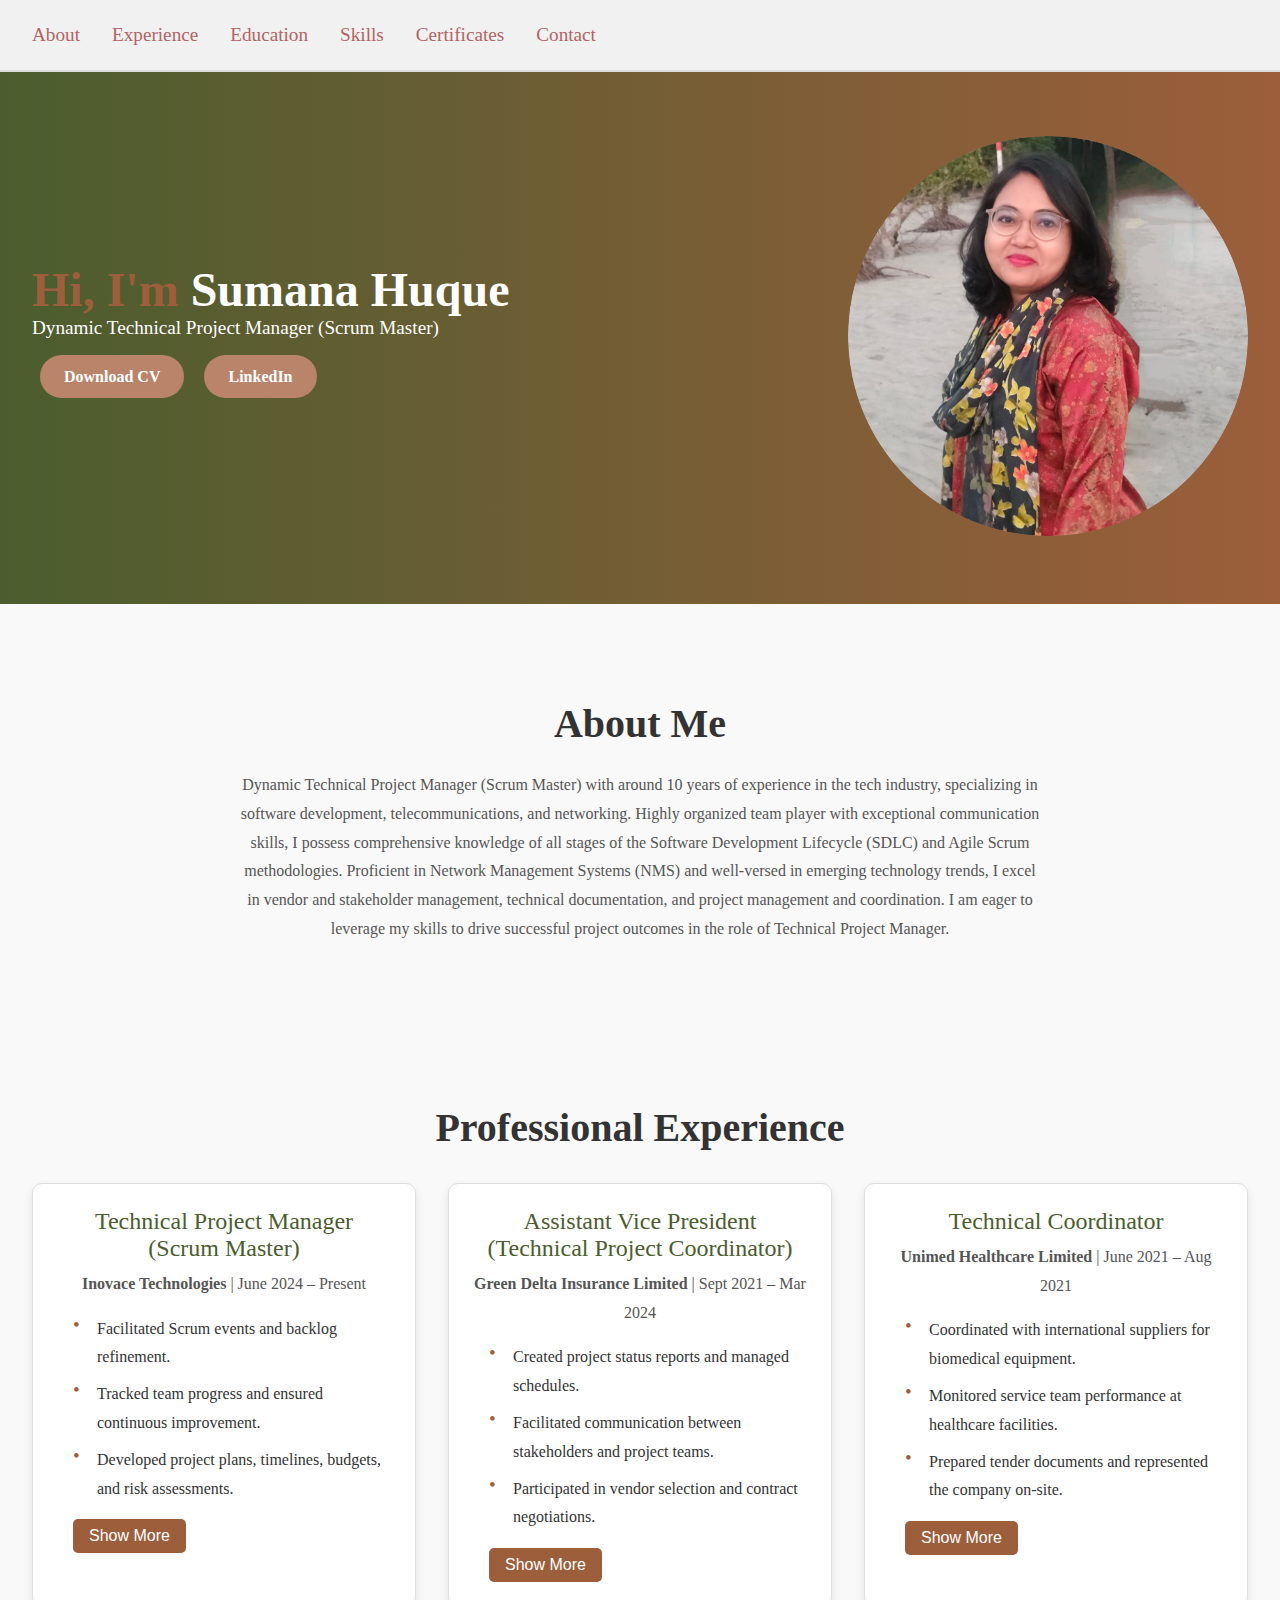
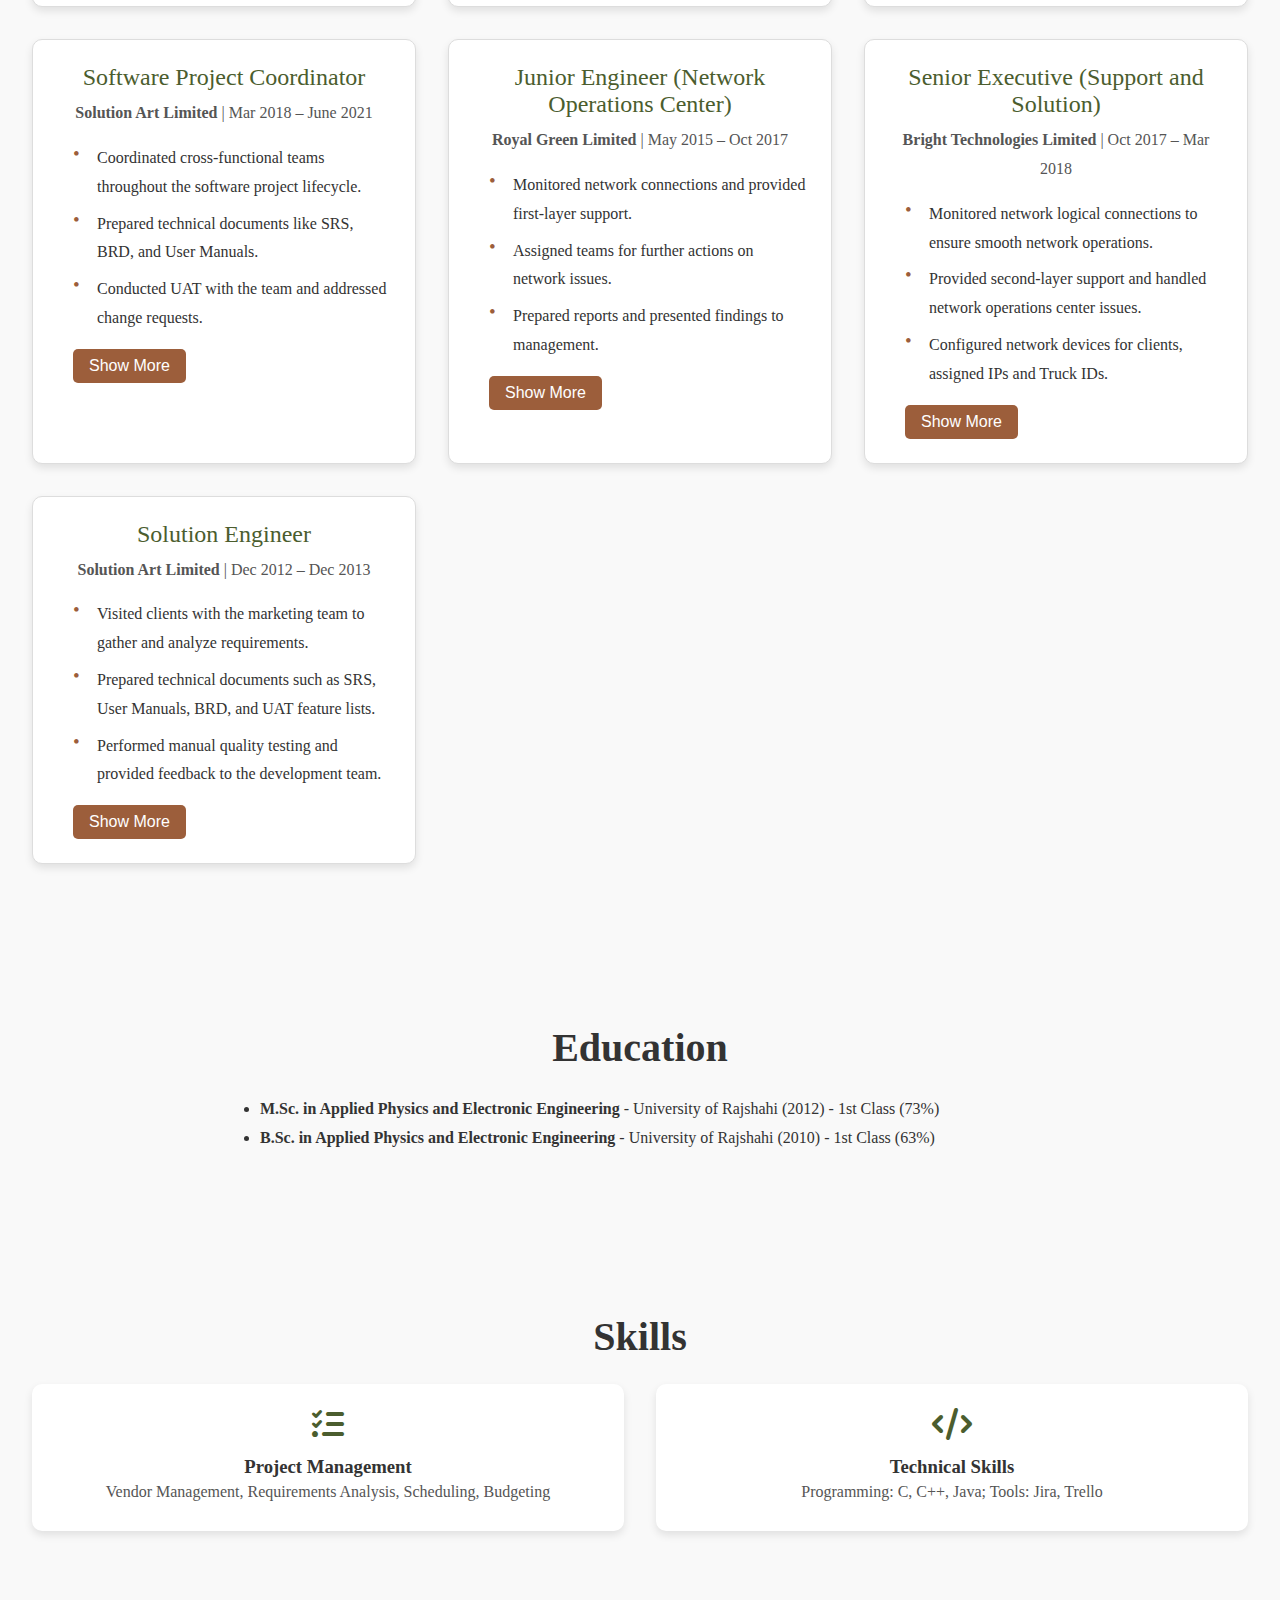
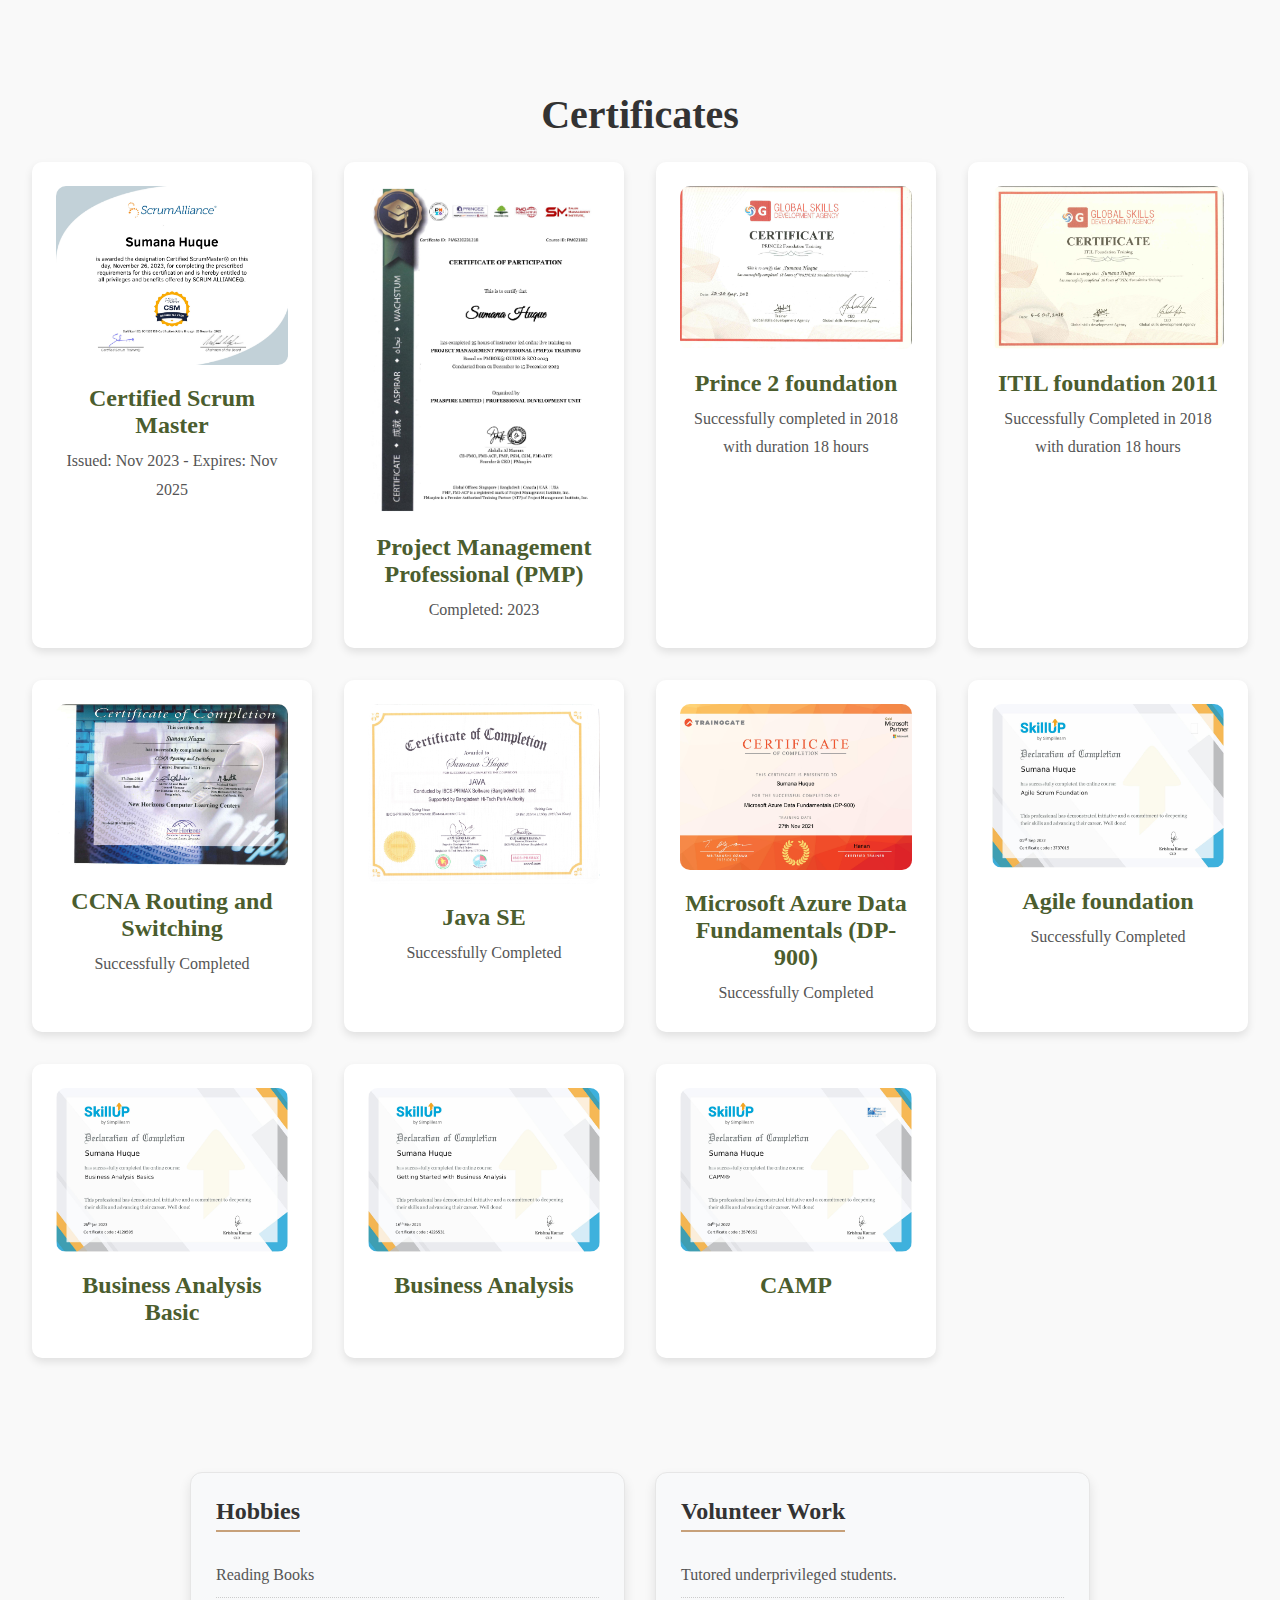
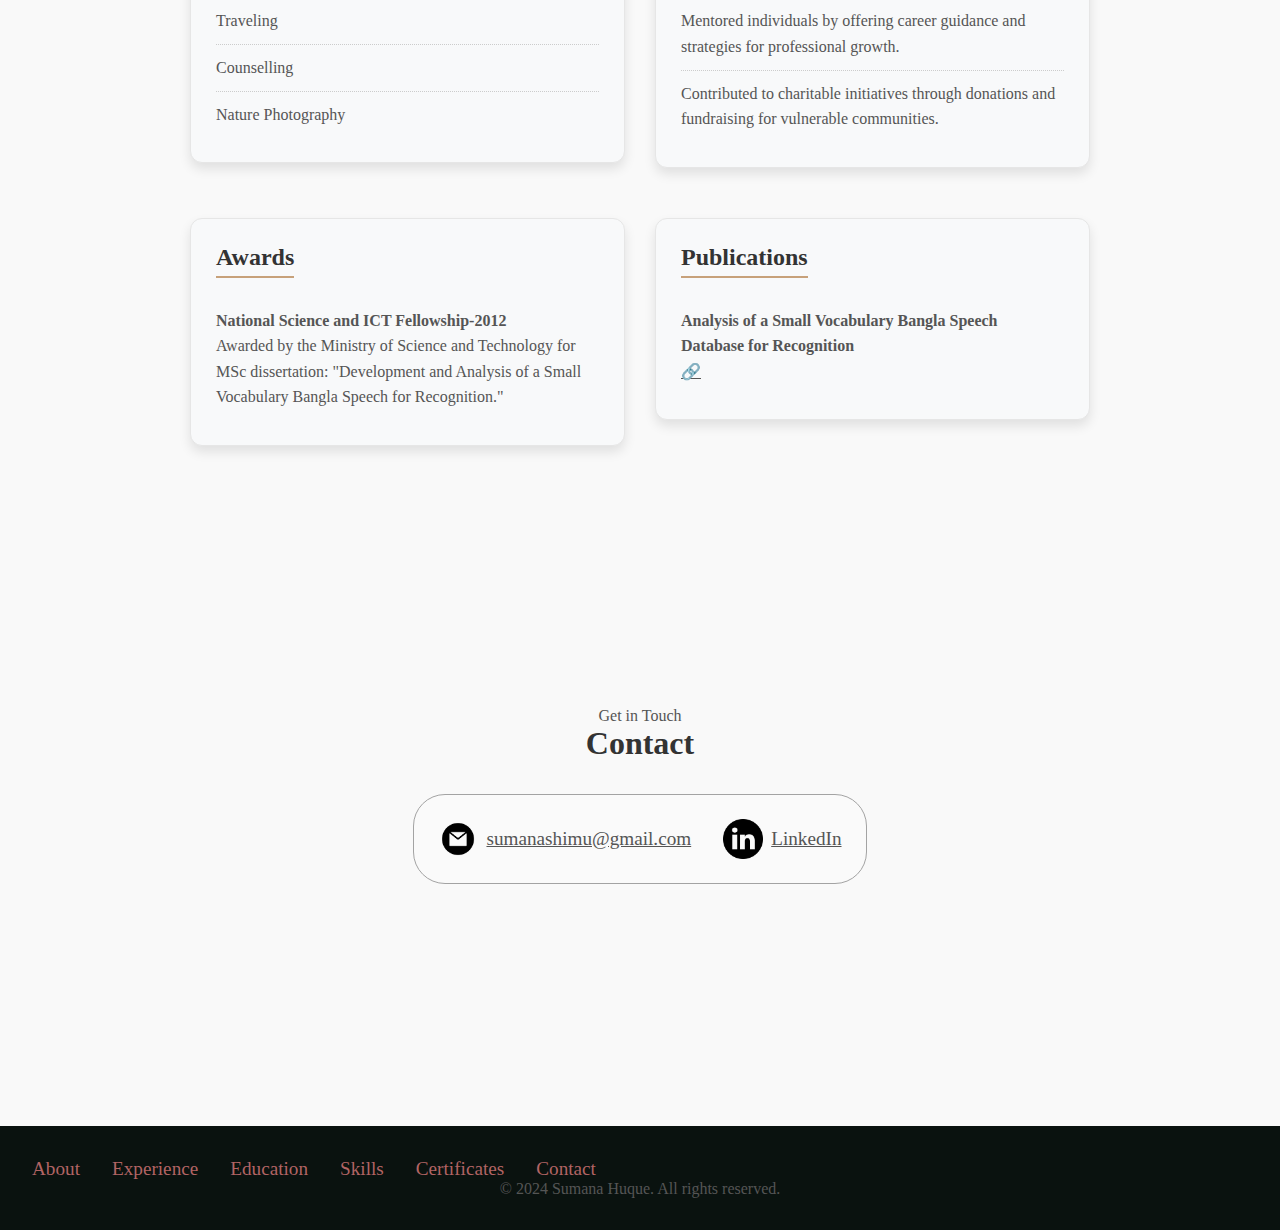
==== index.html @ 3623cc6e "Upload my portfolio" ====
<!DOCTYPE html>
<html lang="en">
<head>
  <meta charset="UTF-8">
  <meta name="viewport" content="width=device-width, initial-scale=1.0">
  <title>Sumana Huque Portfolio</title>
  <link rel="stylesheet" href="style.css">
  <link rel="stylesheet" href="https://cdnjs.cloudflare.com/ajax/libs/font-awesome/6.0.0-beta3/css/all.min.css">
</head>
<body>
  <!-- Navbar -->
  <nav class="navbar">
    <!--<div class="logo"><h2>Sumana Huque</h2></div>-->
    <ul class="nav-links">
      <li><a href="#about">About</a></li>
      <li><a href="#experience">Experience</a></li>
      <li><a href="#education">Education</a></li>
      <li><a href="#skills">Skills</a></li>
      <li><a href="#certificates">Certificates</a></li>
      <li><a href="#contact">Contact</a></li>
    </ul>
  </nav>

  <!-- Hero Section -->
  <header class="hero">
    <div class="hero-text">
      <h1>Hi, I'm <span>Sumana Huque</span></h1>
      <p>Dynamic Technical Project Manager (Scrum Master)</p>
      <a href="assets/Resume of Sumana Huque.pdf" class="btn">Download CV</a>
      <a href="https://linkedin.com/in/sumana-huque-csm-6b767b62" target="_blank" class="btn btn-alt">LinkedIn</a>
    </div>
    <div class="hero-image">
      <img src="assets/Profile.png" alt="Sumana Huque">
    </div>
  </header>

  <!-- About Section -->
  <section id="about" class="section">
    <h2>About Me</h2>
    <p>
      Dynamic Technical Project Manager (Scrum Master) with around 10 years of experience in the tech
      industry, specializing in software development, telecommunications, and networking. Highly organized
      team player with exceptional communication skills, I possess comprehensive knowledge of all stages of the
      Software Development Lifecycle (SDLC) and Agile Scrum methodologies.
      Proficient in Network Management Systems (NMS) and well-versed in emerging technology trends, I excel in
      vendor and stakeholder management, technical documentation, and project management and
      coordination. I am eager to leverage my skills to drive successful project outcomes in the role of Technical
      Project Manager.
    </p>
  </section>

  <!-- Professional Experience -->
<section id="experience" class="section">
  <h2>Professional Experience</h2>
  <div class="experience-container">
    <div class="job">
      <h3>Technical Project Manager (Scrum Master)</h3>
      <p><b>Inovace Technologies</b> | June 2024 – Present</p>
      <ul>
        <li>Facilitated Scrum events and backlog refinement.</li>
        <li>Tracked team progress and ensured continuous improvement.</li>
        <li>Developed project plans, timelines, budgets, and risk assessments.</li>
        <div class="more-info">
          <button class="show-more-btn">Show More</button>
          <div class="more-details">
            <li>Managed cross-functional teams and ensured alignment with business goals.</li>
            <li>Overcame impediments to maintain team productivity.</li>
            <li>Collaborated with executive management on project scope and vision.</li>
          </div>
        </div>
      </ul>
    </div>

    <div class="job">
      <h3>Assistant Vice President (Technical Project Coordinator)</h3>
      <p><b>Green Delta Insurance Limited</b> | Sept 2021 – Mar 2024</p>
      <ul>
        <li>Created project status reports and managed schedules.</li>
        <li>Facilitated communication between stakeholders and project teams.</li>
        <li>Participated in vendor selection and contract negotiations.</li>
        <div class="more-info">
          <button class="show-more-btn">Show More</button>
          <div class="more-details">
            <li>Managed resources and ensured timely project completion.</li>
            <li>Monitored and tracked project progress against key milestones.</li>
            <li>Ensured effective communication of project updates to stakeholders.</li>
          </div>
        </div>
      </ul>
    </div>

    <div class="job">
      <h3>Technical Coordinator</h3>
      <p><b>Unimed Healthcare Limited</b> | June 2021 – Aug 2021</p>
      <ul>
        <li>Coordinated with international suppliers for biomedical equipment.</li>
        <li>Monitored service team performance at healthcare facilities.</li>
        <li>Prepared tender documents and represented the company on-site.</li>
        <div class="more-info">
          <button class="show-more-btn">Show More</button>
          <div class="more-details">
            <li>Assisted with the implementation of new equipment in hospitals.</li>
            <li>Ensured all equipment was properly maintained and functional.</li>
          </div>
        </div>
      </ul>
    </div>

    <div class="job">
      <h3>Software Project Coordinator</h3>
      <p><b>Solution Art Limited</b> | Mar 2018 – June 2021</p>
      <ul>
        <li>Coordinated cross-functional teams throughout the software project lifecycle.</li>
        <li>Prepared technical documents like SRS, BRD, and User Manuals.</li>
        <li>Conducted UAT with the team and addressed change requests.</li>
        <div class="more-info">
          <button class="show-more-btn">Show More</button>
          <div class="more-details">
            <li>Trained end-users for smooth software adoption.</li>
            <li>Ensured that feedback was incorporated into updated versions.</li>
          </div>
        </div>
      </ul>
    </div>

    <div class="job">
      <h3>Junior Engineer (Network Operations Center)</h3>
      <p><b>Royal Green Limited</b> | May 2015 – Oct 2017</p>
      <ul>
        <li>Monitored network connections and provided first-layer support.</li>
        <li>Assigned teams for further actions on network issues.</li>
        <li>Prepared reports and presented findings to management.</li>
        <div class="more-info">
          <button class="show-more-btn">Show More</button>
          <div class="more-details">
            <li>Configured network devices for clients and managed installations.</li>
            <li>Managed troubleshooting for network issues across various locations.</li>
          </div>
        </div>
      </ul>
    </div>
    <div class="job">
      <h3>Senior Executive (Support and Solution)</h3>
      <p><b>Bright Technologies Limited</b> | Oct 2017 – Mar 2018</p>
      <ul>
        <li>Monitored network logical connections to ensure smooth network operations.</li>
        <li>Provided second-layer support and handled network operations center issues.</li>
        <li>Configured network devices for clients, assigned IPs and Truck IDs.</li>
        <div class="more-info">
          <button class="show-more-btn">Show More</button>
          <div class="more-details">
            <li>Designed processes and wrote internal documentation for network management.</li>
            <li>Provided internal training for teams to improve key performance indicators.</li>
          </div>
        </div>
      </ul>
    </div>
    
    <div class="job">
      <h3>Solution Engineer</h3>
      <p><b>Solution Art Limited</b> | Dec 2012 – Dec 2013</p>
      <ul>
        <li>Visited clients with the marketing team to gather and analyze requirements.</li>
        <li>Prepared technical documents such as SRS, User Manuals, BRD, and UAT feature lists.</li>
        <li>Performed manual quality testing and provided feedback to the development team.</li>
        <div class="more-info">
          <button class="show-more-btn">Show More</button>
          <div class="more-details">
            <li>Assisted with deployment and provided end-user training for smooth operations.</li>
            <li>Collaborated with the development team and mentored junior team members.</li>
          </div>
        </div>
      </ul>
    </div>
    
  </div>
</section>

  

  <!-- Education Section -->
  <section id="education" class="section">
    <h2>Education</h2>
    <ul>
      <li><b>M.Sc. in Applied Physics and Electronic Engineering</b> - University of Rajshahi (2012) - 1st Class (73%)</li>
      <li><b>B.Sc. in Applied Physics and Electronic Engineering</b> - University of Rajshahi (2010) - 1st Class (63%)</li>
    </ul>
  </section>

  <!-- Skills Section -->
  <section id="skills" class="section">
    <h2>Skills</h2>
    <div class="skills-grid">
      <div class="skill">
        <i class="fas fa-tasks"></i>
        <h3>Project Management</h3>
        <p>Vendor Management, Requirements Analysis, Scheduling, Budgeting</p>
      </div>
      <div class="skill">
        <i class="fas fa-code"></i>
        <h3>Technical Skills</h3>
        <p>Programming: C, C++, Java; Tools: Jira, Trello</p>
      </div>
    </div>
  </section>

  <!-- Certificates Section -->
  <section id="certificates" class="section">
    <h2>Certificates</h2>
    <div class="certificate-container">
      <div class="certificate">
        <img src="assets/certificate1.jpg" alt="Certified Scrum Master" class="certificate-img"/>
        <h3>Certified Scrum Master</h3>
        <p>Issued: Nov 2023 - Expires: Nov 2025</p>
      </div>
      <div class="certificate">
        <img src="assets/certificate2.jpg" alt="Project Management Professional (PMP)" class="certificate-img"/>
        <h3>Project Management Professional (PMP)</h3>
        <p>Completed: 2023</p>
      </div>
      <div class="certificate">
        <img src="assets/certificate3.jpg" alt="Project Management Professional (PMP)" class="certificate-img"/>
        <h3>Prince 2 foundation</h3>
        <p>Successfully completed in 2018 with duration 18
          hours</p>
      </div>
      <div class="certificate">
        <img src="assets/certificate4.jpg" alt="Project Management Professional (PMP)" class="certificate-img"/>
        <h3>ITIL foundation 2011
        </h3>
        <p>Successfully Completed in 2018 with duration 18
          hours</p>
      </div>
      <div class="certificate">
        <img src="assets/certificate5.jpg" alt="Project Management Professional (PMP)" class="certificate-img"/>
        <h3>CCNA Routing and Switching</h3>
        <p>Successfully Completed
        </p>
      </div>
      <div class="certificate">
        <img src="assets/certificate6.jpg" alt="Project Management Professional (PMP)" class="certificate-img"/>
        <h3>Java SE
        </h3>
        <p>Successfully Completed</p>
      </div>
      <div class="certificate">
        <img src="assets/certificate7.jpg" alt="Project Management Professional (PMP)" class="certificate-img"/>
        <h3>Microsoft Azure Data Fundamentals (DP-900)
        </h3>
        <p>Successfully Completed</p>
      </div>
      <div class="certificate">
        <img src="assets/certificate8.jpg" alt="Project Management Professional (PMP)" class="certificate-img"/>
        <h3>Agile foundation</h3>
        <p>Successfully Completed</p>
      </div>
      <div class="certificate">
        <img src="assets/certificate9.jpg" alt="Project Management Professional (PMP)" class="certificate-img"/>
        <h3>Business Analysis Basic</h3>
      </div>
      <div class="certificate">
        <img src="assets/certificate10.jpg" alt="Project Management Professional (PMP)" class="certificate-img"/>
        <h3>Business Analysis</h3>
      </div>
      <div class="certificate">
        <img src="assets/certificate11.jpg" alt="Project Management Professional (PMP)" class="certificate-img"/>
        <h3>CAMP</h3>
      </div>

      <!-- Add more certificates as needed -->
    </div>
  </section>
  <!--Hobby-->
  <div class="hobby-volunteer-container">
    <div class="hobby-section">
      <h2>Hobbies</h2>
      <ul>
        <li>Reading Books</li>
        <li>Traveling</li>
        <li>Counselling</li>
        <li>Nature Photography</li>
      </ul>
    </div>
    <div class="volunteer-section">
      <h2>Volunteer Work</h2>
      <ul>
        <li>Tutored underprivileged students.</li>
        <li>Mentored individuals by offering career guidance and strategies for professional growth.</li>
        <li>Contributed to charitable initiatives through donations and fundraising for vulnerable communities.</li>
      </ul>
    </div>
  </div>

  <div class="awards-publications-container">
    <div class="awards-section">
      <h2>Awards</h2>
      <ul>
        <li>
          <strong>National Science and ICT Fellowship-2012</strong> <br>
          Awarded by the Ministry of Science and Technology for MSc dissertation: 
          "Development and Analysis of a Small Vocabulary Bangla Speech for Recognition."
        </li>
      </ul>
    </div>
    <div class="publications-section">
      <h2>Publications</h2>
      <ul>
        <li>
          <strong>Analysis of a Small Vocabulary Bangla Speech Database for Recognition</strong><br>
          <a href="https://www.ijcaonline.org/archives/volume133/number6/23791-2016907827/" target="_blank" title="View Publication">&#128279;</a>

        </li>
      </ul>
    </div>
  </div>
  
  
  

  <!-- Contact Section -->
</section>
<section id="contact">
  <p class="section__text__p1">Get in Touch</p>
  <h1 class="title">Contact</h1>
  <div class="contact-info-upper-container">
    <div class="contact-info-container">
      <img
        src="./assets/email.png"
        alt="Email icon"
        class="icon contact-icon email-icon"
      />
      <p><a href="mailto:esratjk@gmail.com">sumanashimu@gmail.com</a></p>
    </div>
    <div class="contact-info-container">
      <img
        src="./assets/linkedin.png"
        alt="LinkedIn icon"
        class="icon contact-icon linkedin-icon"
      />
      <p><a href="https://linkedin.com/in/sumana-huque-csm-6b767b62">LinkedIn</a></p>
    </div>
  </div>
</section>

  <!-- Footer -->
  <footer class="footer">
      <ul class="nav-links">
        <li><a href="#about">About</a></li>
        <li><a href="#experience">Experience</a></li>
        <li><a href="#education">Education</a></li>
        <li><a href="#skills">Skills</a></li>
        <li><a href="#certificates">Certificates</a></li>
        <li><a href="#contact">Contact</a></li>
      </ul>
    <p>&copy; 2024 Sumana Huque. All rights reserved.</p>
  </footer>
</body>
</html>
---- style.css ----
/* GENERAL STYLES */
@import url("https://fonts.googleapis.com/css2?family=Poppins:wght@300;400;500;600&display=swap");

* {
  margin: 0;
  padding: 0;
  box-sizing: border-box;
}

body {
  font-family: "Lora", serif;
  background-color: #f9f9f9;
  color: #333;
}

html {
  scroll-behavior: smooth;
}

p, a {
  color: rgb(85, 85, 85);
}

a, .btn {
  transition: all 300ms ease;
}


/* ICONS */
.icon {
  cursor: pointer;
  height: 2rem;
}


.linkedin-icon a {
  text-decoration: none;
  color: white;
}

/* NAVBAR */
.navbar {
  display: flex;
  justify-content: space-between;
  align-items: center;
  padding: 1.5rem 2rem;
  background-color: #f1f1f1;
  border-bottom: 2px solid #ddd;
}

.nav-links {
  list-style: none;
  display: flex;
  gap: 2rem;
}

.nav-links a {
  text-decoration: none;
  font-size: 1.2rem;
  font-weight: 500;
  color: #b26464; /* Brown color */
}

.nav-links a:hover {
  color: #4e2c1a; /* Terracotta color */
  text-decoration: underline;
  text-underline-offset: 5px;
}

/* HERO SECTION */
.hero {
  display: flex;
  flex-wrap: wrap;
  align-items: center;
  justify-content: space-between;
  padding: 4rem 2rem;
  background: linear-gradient(to right, #4b5d2e, #9c5e3b); /* Olive Green to Terracotta */
  color: #9c5e3b;
}

.hero-text h1 {
  font-size: 3rem;
  font-weight: 600;
}

.hero-text h1 span {
  color: white;
}

.hero-text p {
  color: white;
  font-size: 1.2rem;
}

.hero-image img {
  width: 400px;
  height: 400px;
  border-radius: 50%;
  object-fit: cover;
  transition: transform 0.3s ease;
}

.hero-image img:hover {
  transform: scale(1.1);
}

.btn {
  display: inline-block;
  padding: 0.8rem 1.5rem;
  margin: 1rem 0.5rem;
  border-radius: 25px;
  font-weight: bold;
  background-color: #b9846a; /* Terracotta color */
  color: white;
  text-decoration: none;
  transition: background-color 0.3s ease, transform 0.3s ease;
}

.btn:hover {
  background-color: #9c5e3b; /* Darker Terracotta */
  transform: scale(1.05);
}

/* SECTION STYLES */
.section {
  padding: 4rem 2rem;
  text-align: center;
  margin-top: 2rem;
}

.section h2 {
  font-size: 2.5rem;
  margin-bottom: 1.5rem;
  font-weight: 600;
}

.section p, .section ul {
  max-width: 800px;
  margin: 0 auto;
  line-height: 1.8;
}

.section ul {
  list-style-type: disc;
  padding-left: 20px;
  text-align: left;
}

/* EXPERIENCE SECTION */
.experience-container {
  display: grid;
  grid-template-columns: repeat(auto-fit, minmax(300px, 1fr));
  gap: 2rem;
  margin-top: 2rem;
}

.job {
  background: white;
  border: 1px solid #ddd;
  border-radius: 10px;
  padding: 1.5rem;
  box-shadow: 0 4px 8px rgba(0, 0, 0, 0.1);
  transition: transform 0.3s ease, box-shadow 0.3s ease;
}

.job:hover {
  transform: translateY(-5px);
  box-shadow: 0 6px 12px rgba(0, 0, 0, 0.15);
}

.job h3 {
  font-size: 1.5rem;
  color: #4b5d2e; /* Olive Green */
  margin-bottom: 0.5rem;
  font-weight: 500;
}

.job p {
  font-size: 1rem;
  color: #555;
  margin-bottom: 1rem;
}

.job ul {
  list-style: none;
  padding-left: 1rem;
}

.job ul li {
  position: relative;
  padding-left: 1.5rem;
  margin-bottom: 0.5rem;
  color: #333;
}

.job ul li::before {
  content: "•";
  position: absolute;
  left: 0;
  color: #9c5e3b; /* Terracotta */
  font-size: 1.2rem;
  line-height: 1;
}

.more-info {
  margin-top: 1rem;
}

.show-more-btn {
  background-color: #9c5e3b; /* Terracotta */
  color: white;
  padding: 0.5rem 1rem;
  border-radius: 5px;
  cursor: pointer;
  font-size: 1rem;
  border: none;
  transition: background-color 0.3s ease;
}

.show-more-btn:hover {
  background-color: #7f4c2b; /* Darker Terracotta */
}

.more-details {
  display: none;
  margin-top: 1rem;
}

.show-more-btn:focus + .more-details,
.show-more-btn:active + .more-details {
  display: block;
}

/* CERTIFICATE SECTION */
.certificate-container {
  display: grid;
  grid-template-columns: repeat(auto-fit, minmax(250px, 1fr));
  gap: 2rem;
}

.certificate {
  background: white;
  padding: 1.5rem;
  border-radius: 10px;
  box-shadow: 0 4px 8px rgba(0, 0, 0, 0.1);
  text-align: center;
  transition: transform 0.3s ease, box-shadow 0.3s ease;
}

.certificate:hover {
  transform: translateY(-5px);
  box-shadow: 0 6px 12px rgba(0, 0, 0, 0.15);
}

.certificate-img {
  width: 100%;
  height: auto;
  border-radius: 10px;
  margin-bottom: 1rem;
}

.certificate h3 {
  font-size: 1.5rem;
  margin-bottom: 0.5rem;
  color: #4b5d2e; /* Olive Green */
}

.certificate p {
  font-size: 1rem;
  color: #555;
}

/* SKILLS GRID */
.skills-grid {
  display: grid;
  grid-template-columns: repeat(auto-fit, minmax(200px, 1fr));
  gap: 2rem;
}

.skill {
  background-color: white;
  padding: 1.5rem;
  border-radius: 10px;
  box-shadow: 0 4px 8px rgba(0, 0, 0, 0.1);
  text-align: center;
  transition: transform 0.3s ease, box-shadow 0.3s ease;
}

.skill:hover {
  transform: translateY(-5px);
  box-shadow: 0 6px 12px rgba(0, 0, 0, 0.15);
}

.skill i {
  font-size: 2rem;
  color: #4b5d2e; /* Olive Green */
  margin-bottom: 1rem;
}

/* FOOTER */
.footer {
  text-align: center;
  padding: 2rem;
  background-color: #0a120f; /* Dark Green */
  color: white;
}

/* CONTACT */
#contact {
  display: flex;
  align-items: center;
  justify-content: center;
  flex-direction: column;
  height: 70vh;
}

.contact-info-upper-container {
  display: flex;
  justify-content: center;
  border-radius: 2rem;
  border: rgb(53, 53, 53) 0.1rem solid;
  border-color: rgb(163, 163, 163);
  background: rgb(250, 250, 250);
  margin: 2rem auto;
  padding: 0.5rem;
}

.contact-info-container {
  display: flex;
  align-items: center;
  justify-content: center;
  gap: 0.5rem;
  margin: 1rem;
}

.contact-info-container p {
  font-size: larger;
}

.contact-icon {
  cursor: default;
}

.email-icon, .linkedin-icon {
  height: 2.5rem;
}
/* Hobbies and Volunteer Work container */
.hobby-volunteer-container {
  display: flex; /* Flexbox for side-by-side layout */
  justify-content: space-between;
  gap: 30px;
  margin: 50px auto;
  max-width: 900px;
  align-items: flex-start;
}

/* Individual sections styling */
.hobby-section, .volunteer-section {
  flex: 1;
  padding: 25px;
  background: #f8f9fa; /* Light grey for elegance */
  border: 1px solid #e6e6e6; /* Subtle border for structure */
  border-radius: 12px;
  text-align: left; /* Align content to the left for professional feel */
  box-shadow: 0 6px 12px rgba(0, 0, 0, 0.1); /* Softer shadow for depth */
}

/* Section headers */
.hobby-section h2, .volunteer-section h2 {
  font-family: "Merriweather", serif; /* Elegant font style */
  font-size: 1.5rem;
  color: #333333; /* Darker grey for text */
  margin-bottom: 20px;
  border-bottom: 2px solid #c7a17a; /* Accent color underline */
  display: inline-block;
  padding-bottom: 5px;
}

/* List items styling */
.hobby-section ul, .volunteer-section ul {
  list-style: none;
  padding: 0;
  margin: 0;
}

.hobby-section ul li, .volunteer-section ul li {
  padding: 10px 0;
  font-size: 1rem;
  color: #555555; /* Medium grey for clarity */
  line-height: 1.6;
  border-bottom: 1px dotted #cccccc; /* Dotted border for separation */
}

.hobby-section ul li:last-child, .volunteer-section ul li:last-child {
  border-bottom: none; /* Remove border for the last item */
}

/* Hover effect */
.hobby-section, .volunteer-section {
  transition: transform 0.3s ease, box-shadow 0.3s ease;
}

.hobby-section:hover, .volunteer-section:hover {
  transform: translateY(-5px);
  box-shadow: 0 8px 16px rgba(0, 0, 0, 0.15); /* Enhanced hover shadow */
}
.awards-publications-container {
  display: flex; /* Flexbox for side-by-side layout */
  justify-content: space-between;
  gap: 30px;
  margin: 50px auto;
  max-width: 900px;
  align-items: flex-start;
}

/* Individual sections styling */
.awards-section, .publications-section {
  flex: 1;
  padding: 25px;
  background: #f8f9fa; /* Light grey for elegance */
  border: 1px solid #e6e6e6; /* Subtle border for structure */
  border-radius: 12px;
  text-align: left; /* Align content to the left for professional feel */
  box-shadow: 0 6px 12px rgba(0, 0, 0, 0.1); /* Softer shadow for depth */
}

/* Section headers */
.awards-section h2, .publications-section h2 {
  font-family: "Merriweather", serif; /* Elegant font style */
  font-size: 1.5rem;
  color: #333333; /* Darker grey for text */
  margin-bottom: 20px;
  border-bottom: 2px solid #c7a17a; /* Accent color underline */
  display: inline-block;
  padding-bottom: 5px;
}

/* List items styling */
.awards-section ul, .publications-section ul {
  list-style: none;
  padding: 0;
  margin: 0;
}

.awards-section ul li, .publications-section ul li {
  padding: 10px 0;
  font-size: 1rem;
  color: #555555; /* Medium grey for clarity */
  line-height: 1.6;
  border-bottom: 1px dotted #cccccc; /* Dotted border for separation */
}

.awards-section ul li:last-child, .publications-section ul li:last-child {
  border-bottom: none; /* Remove border for the last item */
}

/* Hover effect */
.awards-section, .publications-section {
  transition: transform 0.3s ease, box-shadow 0.3s ease;
}

.awards-section:hover, .publications-section:hover {
  transform: translateY(-5px);
  box-shadow: 0 8px 16px rgba(0, 0, 0, 0.15); /* Enhanced hover shadow */
}
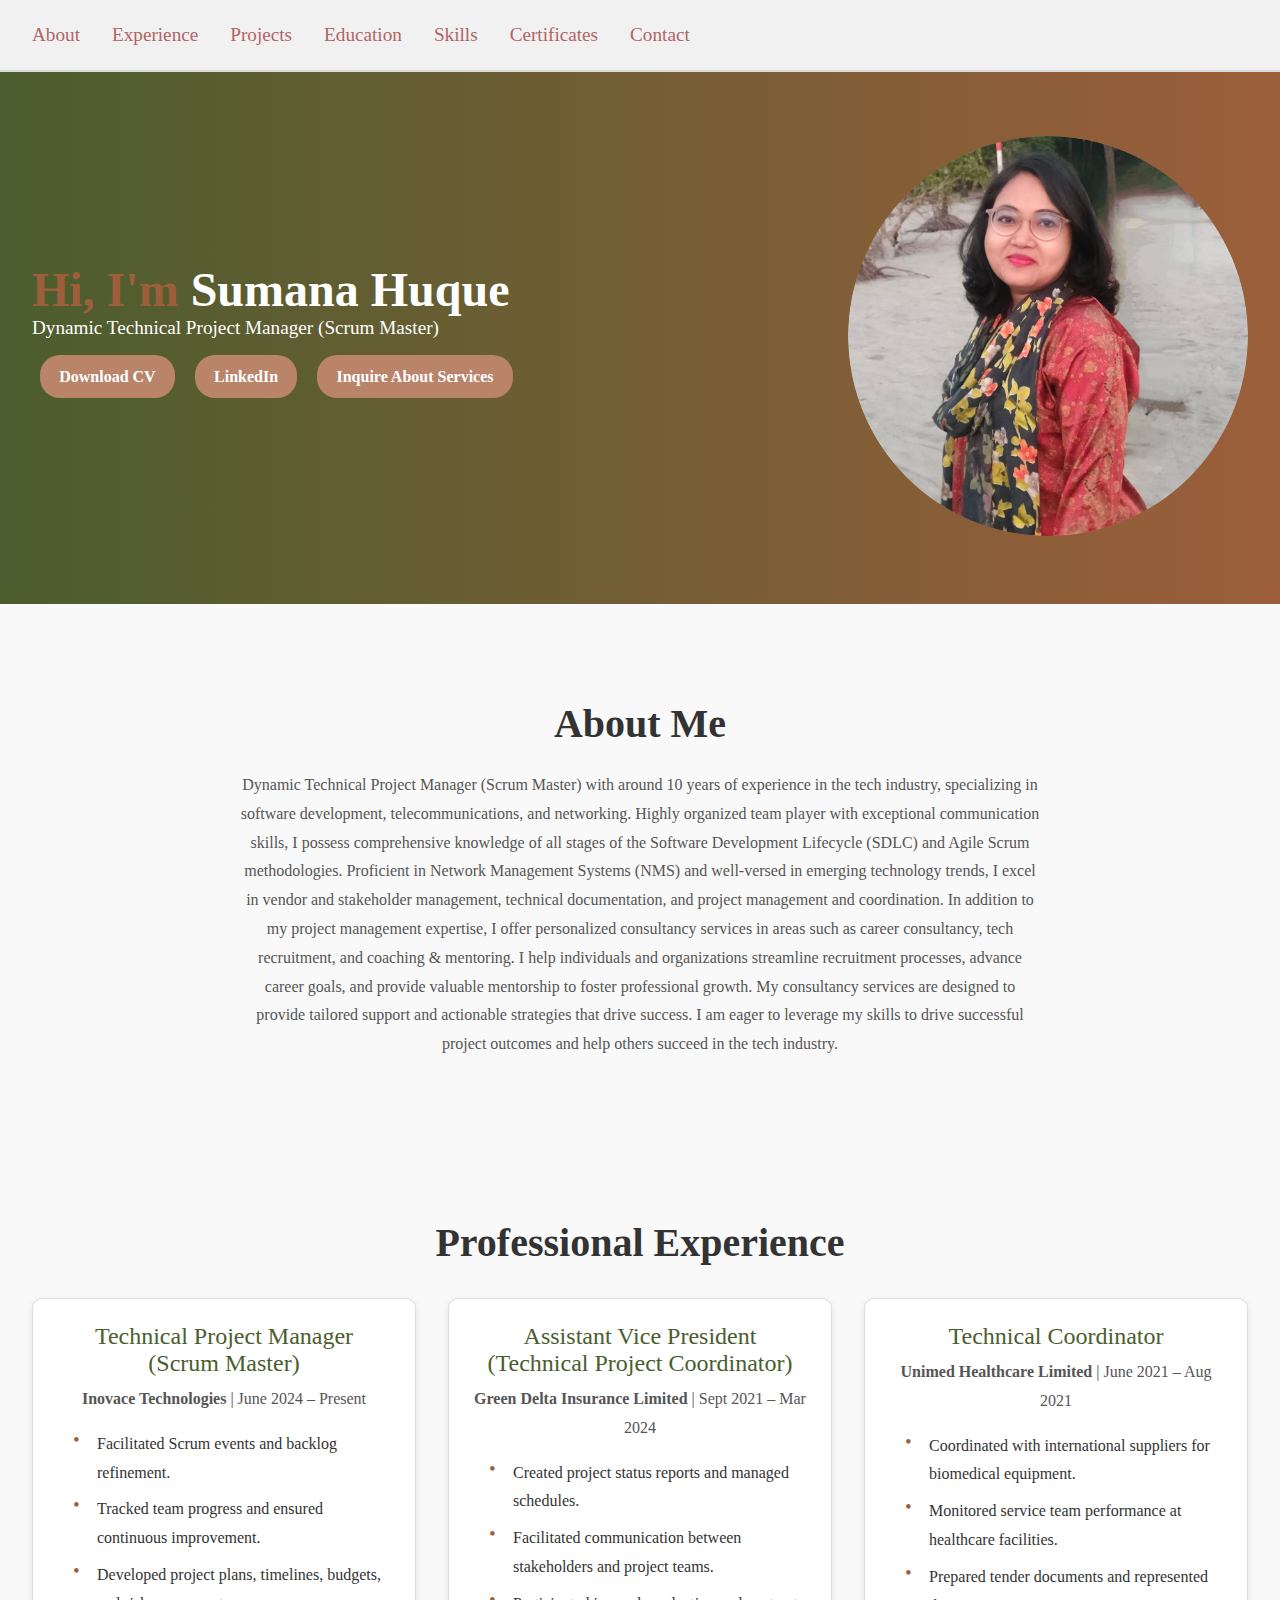
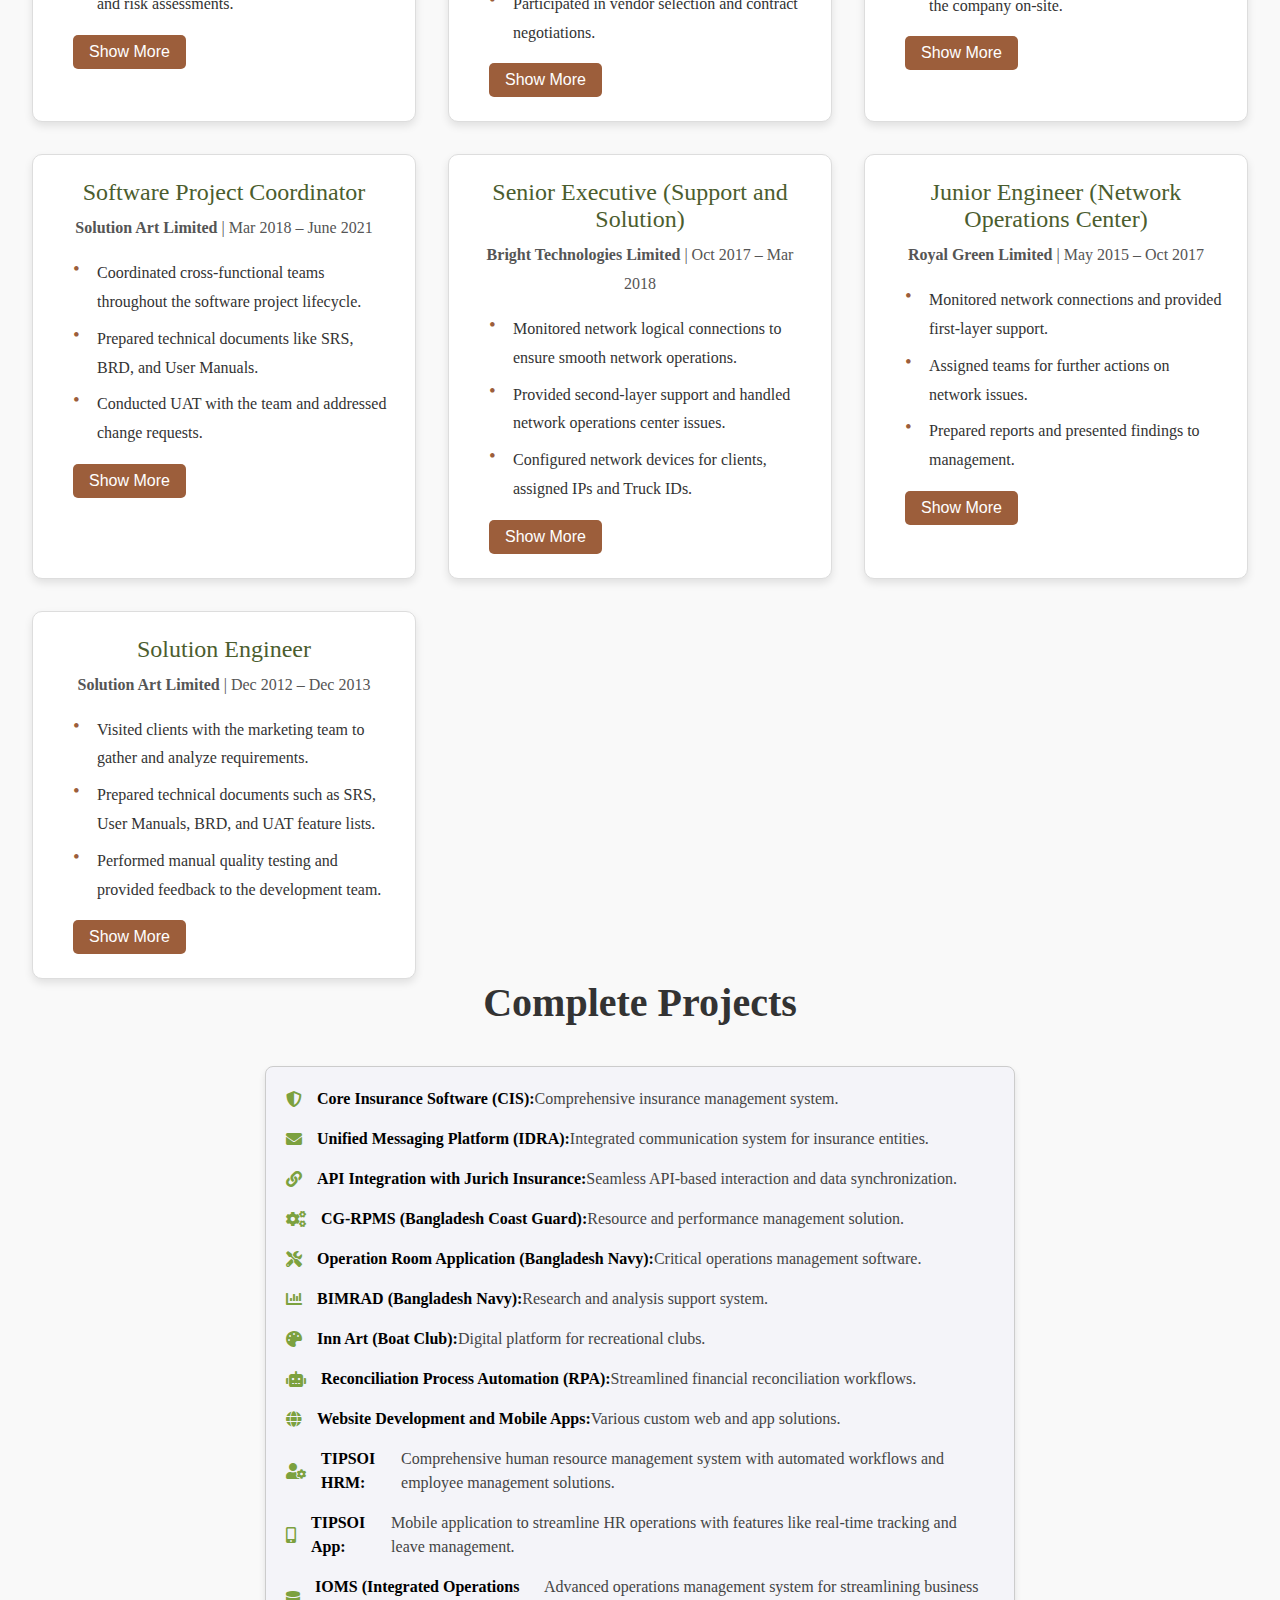
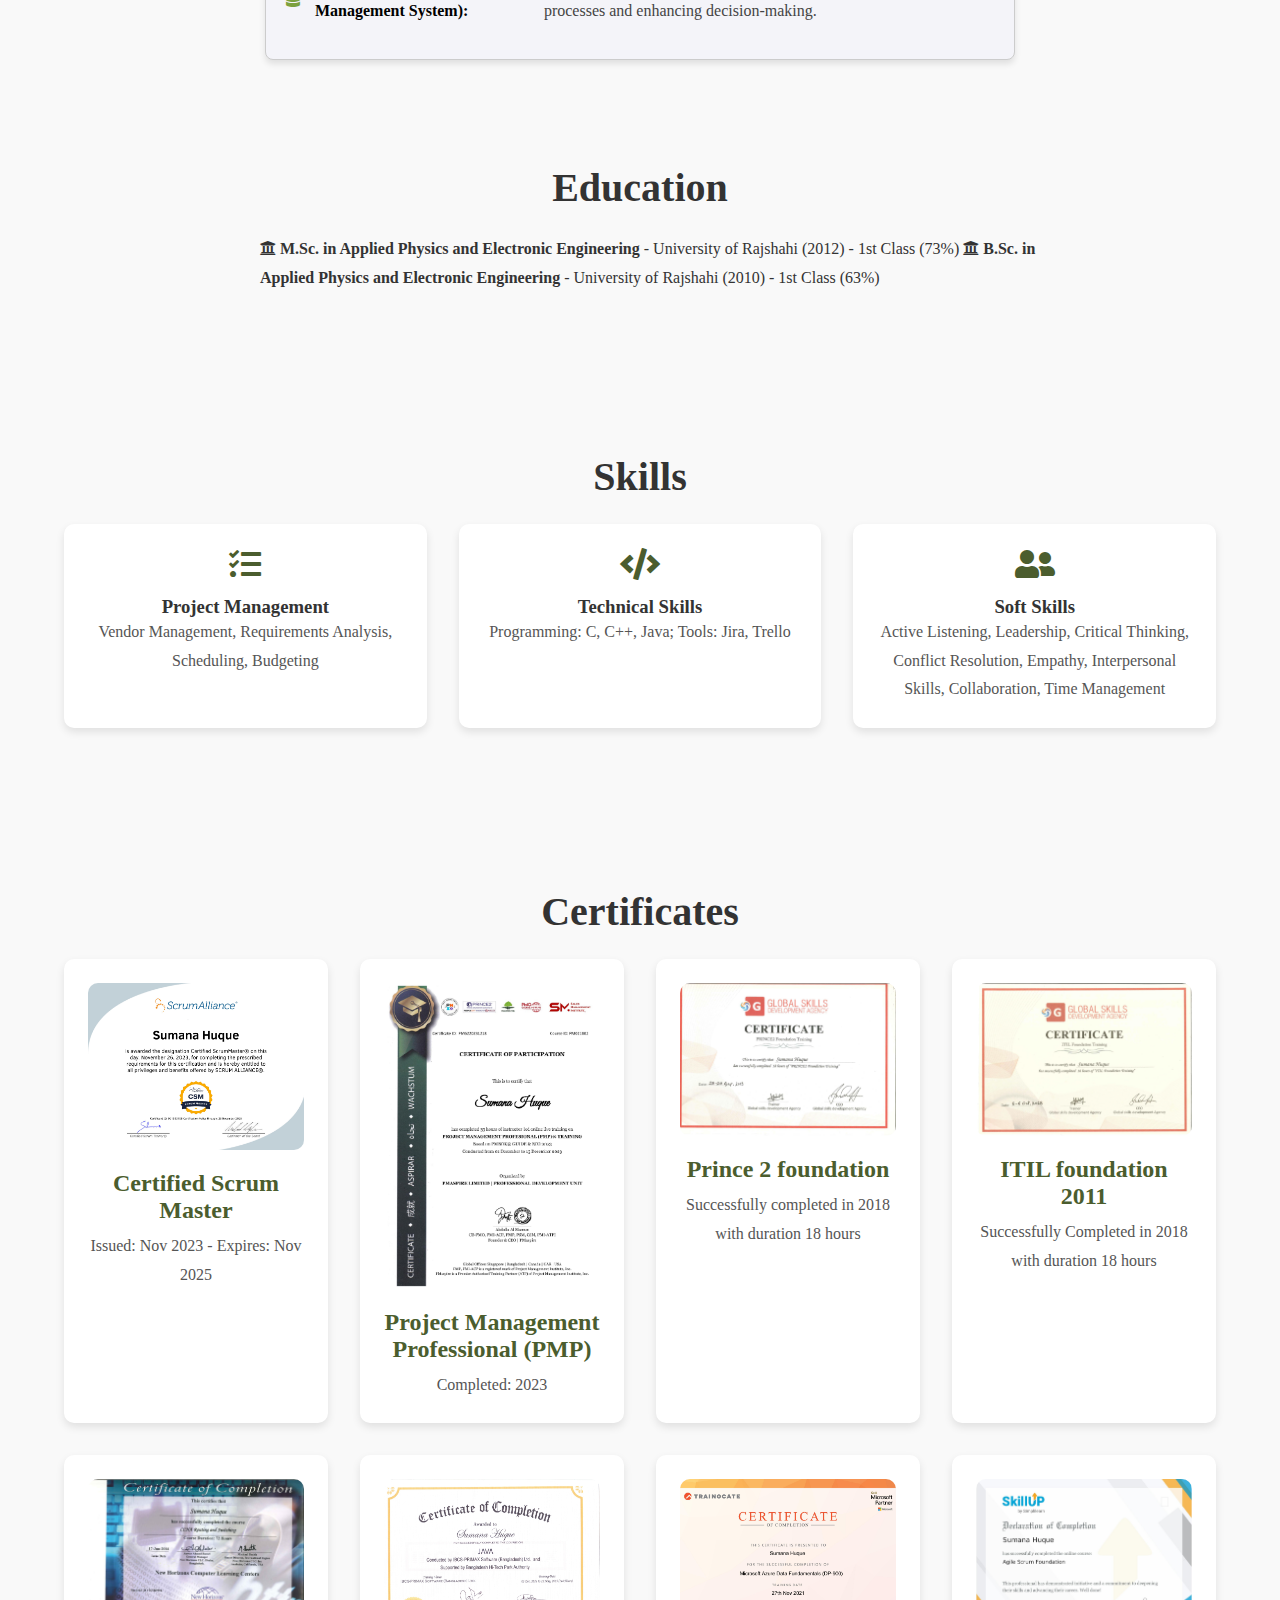
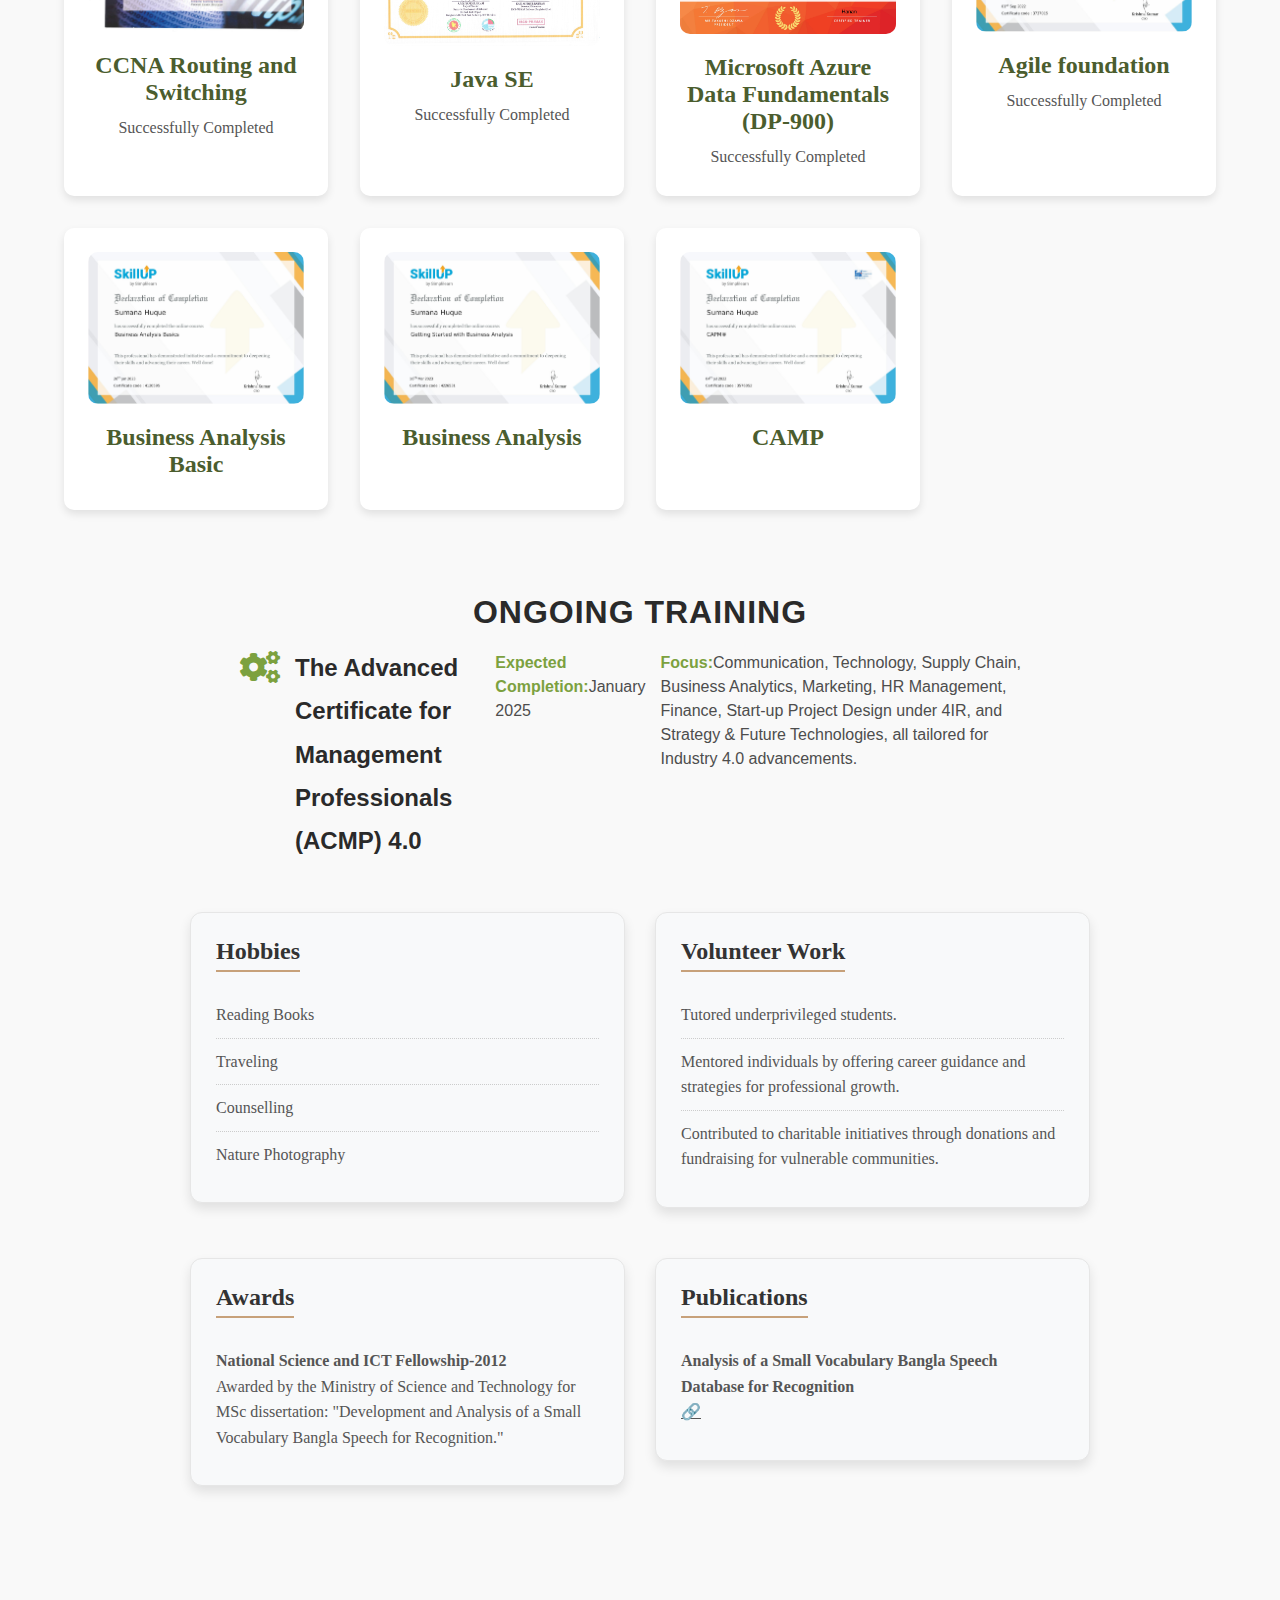
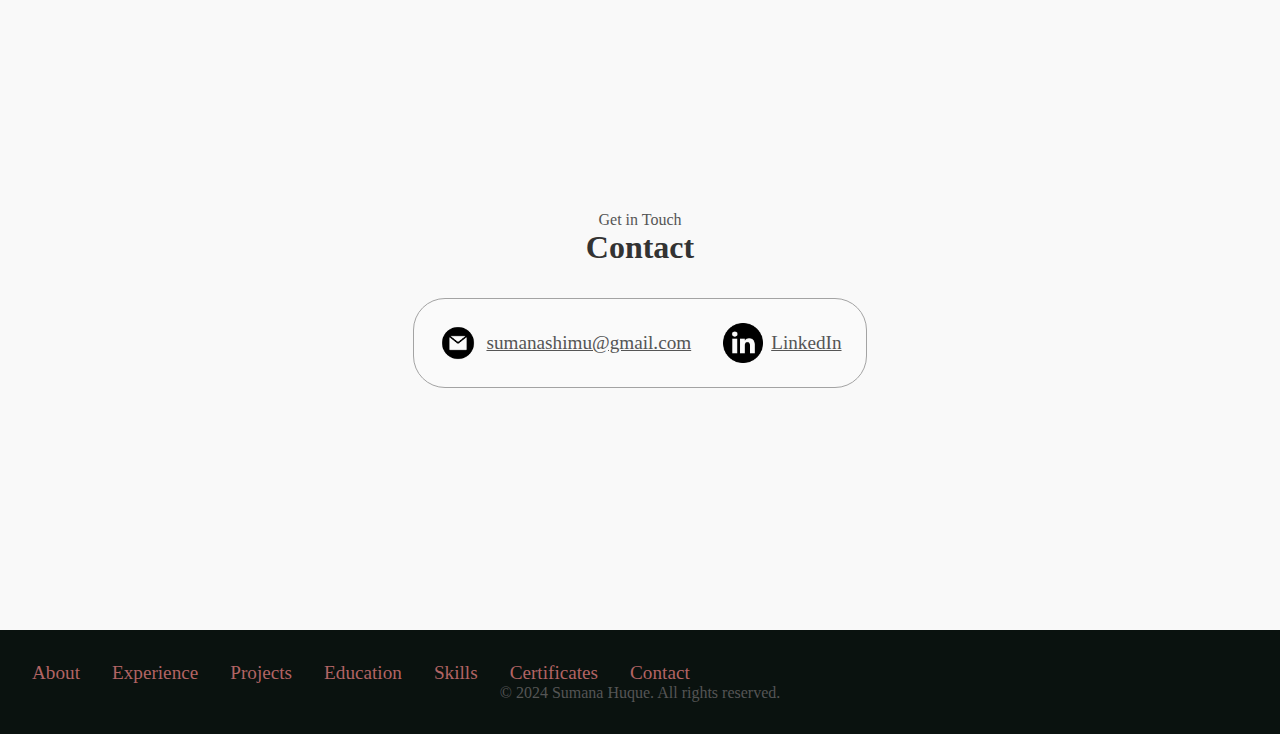
==== commit 8cc89b92: "Add files via upload" ====
--- a/index.html
+++ b/index.html
@@ -14,9 +14,10 @@
     <ul class="nav-links">
       <li><a href="#about">About</a></li>
       <li><a href="#experience">Experience</a></li>
+      <li><a href="#current-complete-projects">Projects</a></li>
       <li><a href="#education">Education</a></li>
       <li><a href="#skills">Skills</a></li>
-      <li><a href="#certificates">Certificates</a></li>
+      <li><a href="#certificates">Certificates</a></li>  
       <li><a href="#contact">Contact</a></li>
     </ul>
   </nav>
@@ -27,7 +28,8 @@
       <h1>Hi, I'm <span>Sumana Huque</span></h1>
       <p>Dynamic Technical Project Manager (Scrum Master)</p>
       <a href="assets/Resume of Sumana Huque.pdf" class="btn">Download CV</a>
-      <a href="https://linkedin.com/in/sumana-huque-csm-6b767b62" target="_blank" class="btn btn-alt">LinkedIn</a>
+      <a href="https://linkedin.com/in/sumana-huque-csm-6b767b62" target="_blank" class="btn btn-alt">LinkedIn</a>  
+      <a href="assets/Request Personalized Services.pdf" class="btn">Inquire About Services</a>
     </div>
     <div class="hero-image">
       <img src="assets/Profile.png" alt="Sumana Huque">
@@ -38,14 +40,13 @@
   <section id="about" class="section">
     <h2>About Me</h2>
     <p>
-      Dynamic Technical Project Manager (Scrum Master) with around 10 years of experience in the tech
-      industry, specializing in software development, telecommunications, and networking. Highly organized
-      team player with exceptional communication skills, I possess comprehensive knowledge of all stages of the
-      Software Development Lifecycle (SDLC) and Agile Scrum methodologies.
-      Proficient in Network Management Systems (NMS) and well-versed in emerging technology trends, I excel in
-      vendor and stakeholder management, technical documentation, and project management and
-      coordination. I am eager to leverage my skills to drive successful project outcomes in the role of Technical
-      Project Manager.
+      Dynamic Technical Project Manager (Scrum Master) with around 10 years of experience in the tech industry, specializing in software development, telecommunications, and networking. Highly organized team player with exceptional communication skills, I possess comprehensive knowledge of all stages of the Software Development Lifecycle (SDLC) and Agile Scrum methodologies. Proficient in Network Management Systems (NMS) and well-versed in emerging technology trends, I excel in vendor and stakeholder management, technical documentation, and project management and coordination.
+
+      In addition to my project management expertise, I offer personalized consultancy services in areas such as career consultancy, tech recruitment, and coaching & mentoring. I help individuals and organizations streamline recruitment processes, advance career goals, and provide valuable mentorship to foster professional growth. My consultancy services are designed to provide tailored support and actionable strategies that drive success.
+      
+      I am eager to leverage my skills to drive successful project outcomes and help others succeed in the tech industry.
+      
+      
     </p>
   </section>
 
@@ -122,7 +123,22 @@
         </div>
       </ul>
     </div>
-
+    <div class="job">
+      <h3>Senior Executive (Support and Solution)</h3>
+      <p><b>Bright Technologies Limited</b> | Oct 2017 – Mar 2018</p>
+      <ul>
+        <li>Monitored network logical connections to ensure smooth network operations.</li>
+        <li>Provided second-layer support and handled network operations center issues.</li>
+        <li>Configured network devices for clients, assigned IPs and Truck IDs.</li>
+        <div class="more-info">
+          <button class="show-more-btn">Show More</button>
+          <div class="more-details">
+            <li>Designed processes and wrote internal documentation for network management.</li>
+            <li>Provided internal training for teams to improve key performance indicators.</li>
+          </div>
+        </div>
+      </ul>
+    </div>
     <div class="job">
       <h3>Junior Engineer (Network Operations Center)</h3>
       <p><b>Royal Green Limited</b> | May 2015 – Oct 2017</p>
@@ -139,22 +155,7 @@
         </div>
       </ul>
     </div>
-    <div class="job">
-      <h3>Senior Executive (Support and Solution)</h3>
-      <p><b>Bright Technologies Limited</b> | Oct 2017 – Mar 2018</p>
-      <ul>
-        <li>Monitored network logical connections to ensure smooth network operations.</li>
-        <li>Provided second-layer support and handled network operations center issues.</li>
-        <li>Configured network devices for clients, assigned IPs and Truck IDs.</li>
-        <div class="more-info">
-          <button class="show-more-btn">Show More</button>
-          <div class="more-details">
-            <li>Designed processes and wrote internal documentation for network management.</li>
-            <li>Provided internal training for teams to improve key performance indicators.</li>
-          </div>
-        </div>
-      </ul>
-    </div>
+   
     
     <div class="job">
       <h3>Solution Engineer</h3>
@@ -174,35 +175,68 @@
     </div>
     
   </div>
+
+<!-- Add Font Awesome -->
+<link href="https://cdnjs.cloudflare.com/ajax/libs/font-awesome/5.15.4/css/all.min.css" rel="stylesheet">
+
+<h2>Complete Projects</h2>
+<section id="current-complete-projects">
+  <ul>
+    <li><i class="fas fa-shield-alt"></i> <strong>Core Insurance Software (CIS):</strong> Comprehensive insurance management system.</li>
+    <li><i class="fas fa-envelope"></i> <strong>Unified Messaging Platform (IDRA):</strong> Integrated communication system for insurance entities.</li>
+    <li><i class="fas fa-link"></i> <strong>API Integration with Jurich Insurance:</strong> Seamless API-based interaction and data synchronization.</li>
+    <li><i class="fas fa-cogs"></i> <strong>CG-RPMS (Bangladesh Coast Guard):</strong>  Resource and performance management solution.</li>
+    <li><i class="fas fa-tools"></i> <strong>Operation Room Application (Bangladesh Navy):</strong>  Critical operations management software.</li>
+    <li><i class="fas fa-chart-bar"></i> <strong>BIMRAD (Bangladesh Navy):</strong>  Research and analysis support system.</li>
+    <li><i class="fas fa-palette"></i> <strong>Inn Art (Boat Club):</strong>  Digital platform for recreational clubs.</li>
+    <li><i class="fas fa-robot"></i> <strong>Reconciliation Process Automation (RPA):</strong>  Streamlined financial reconciliation workflows.</li>
+    <li><i class="fas fa-globe"></i> <strong>Website Development and Mobile Apps:</strong>  Various custom web and app solutions.</li>
+    <li><i class="fas fa-user-cog"></i> <strong>TIPSOI HRM:</strong> Comprehensive human resource management system with automated workflows and employee management solutions.</li>
+    <li><i class="fas fa-mobile-alt"></i> <strong>TIPSOI App:</strong> Mobile application to streamline HR operations with features like real-time tracking and leave management.</li>
+    <li><i class="fas fa-database"></i> <strong>IOMS (Integrated Operations Management System):</strong> Advanced operations management system for streamlining business processes and enhancing decision-making.</li>
+  </ul>
 </section>
 
+
+
+
   
 
-  <!-- Education Section -->
-  <section id="education" class="section">
-    <h2>Education</h2>
-    <ul>
-      <li><b>M.Sc. in Applied Physics and Electronic Engineering</b> - University of Rajshahi (2012) - 1st Class (73%)</li>
-      <li><b>B.Sc. in Applied Physics and Electronic Engineering</b> - University of Rajshahi (2010) - 1st Class (63%)</li>
-    </ul>
-  </section>
+<!-- Education Section -->
+<section id="education" class="section">
+  <h2> Education</h2>
+  <ul>
+    <b><i class="fas fa-university"></i> M.Sc. in Applied Physics and Electronic Engineering</b> - University of Rajshahi (2012) - 1st Class (73%)
+    <b><i class="fas fa-university"></i> B.Sc. in Applied Physics and Electronic Engineering</b> - University of Rajshahi (2010) - 1st Class (63%)
+  </ul>
+</section>
+
 
   <!-- Skills Section -->
-  <section id="skills" class="section">
-    <h2>Skills</h2>
-    <div class="skills-grid">
-      <div class="skill">
-        <i class="fas fa-tasks"></i>
-        <h3>Project Management</h3>
-        <p>Vendor Management, Requirements Analysis, Scheduling, Budgeting</p>
-      </div>
-      <div class="skill">
-        <i class="fas fa-code"></i>
-        <h3>Technical Skills</h3>
-        <p>Programming: C, C++, Java; Tools: Jira, Trello</p>
-      </div>
-    </div>
-  </section>
+<section id="skills" class="section">
+  <h2>Skills</h2>
+  <div class="skills-grid">
+    <!-- Project Management -->
+    <div class="skill">
+      <i class="fas fa-tasks"></i>
+      <h3>Project Management</h3>
+      <p>Vendor Management, Requirements Analysis, Scheduling, Budgeting</p>
+    </div>
+    <!-- Technical Skills -->
+    <div class="skill">
+      <i class="fas fa-code"></i>
+      <h3>Technical Skills</h3>
+      <p>Programming: C, C++, Java; Tools: Jira, Trello</p>
+    </div>
+    <!-- Soft Skills -->
+    <div class="skill">
+      <i class="fas fa-user-friends"></i>
+      <h3>Soft Skills</h3>
+      <p>Active Listening, Leadership, Critical Thinking, Conflict Resolution, Empathy, Interpersonal Skills, Collaboration, Time Management</p>
+    </div>
+  </div>
+</section>
+
 
   <!-- Certificates Section -->
   <section id="certificates" class="section">
@@ -270,6 +304,18 @@
       <!-- Add more certificates as needed -->
     </div>
   </section>
+
+  <div class="certifications">
+    <h2>Ongoing Training</h2>
+    <ul>
+      <li>
+        <i class="fas fa-cogs"></i>
+        <strong>The Advanced Certificate for Management Professionals (ACMP) 4.0</strong>
+        <p><b>Expected Completion:</b>January 2025</p>
+        <p><b>Focus:</b>Communication, Technology, Supply Chain, Business Analytics, Marketing, HR Management, Finance, Start-up Project Design under 4IR, and Strategy & Future Technologies, all tailored for Industry 4.0 advancements.</p>
+      </li>
+  </div>
+  
   <!--Hobby-->
   <div class="hobby-volunteer-container">
     <div class="hobby-section">
@@ -313,9 +359,6 @@
       </ul>
     </div>
   </div>
-  
-  
-  
 
   <!-- Contact Section -->
 </section>
@@ -347,6 +390,7 @@
       <ul class="nav-links">
         <li><a href="#about">About</a></li>
         <li><a href="#experience">Experience</a></li>
+        <li><a href="#projects">Projects</a></li>
         <li><a href="#education">Education</a></li>
         <li><a href="#skills">Skills</a></li>
         <li><a href="#certificates">Certificates</a></li>
--- a/style.css
+++ b/style.css
@@ -31,7 +31,6 @@
   cursor: pointer;
   height: 2rem;
 }
-
 
 .linkedin-icon a {
   text-decoration: none;
@@ -106,9 +105,9 @@
 
 .btn {
   display: inline-block;
-  padding: 0.8rem 1.5rem;
+  padding: 0.8rem 1.2rem;
   margin: 1rem 0.5rem;
-  border-radius: 25px;
+  border-radius: 20px;
   font-weight: bold;
   background-color: #b9846a; /* Terracotta color */
   color: white;
@@ -344,6 +343,7 @@
 .email-icon, .linkedin-icon {
   height: 2.5rem;
 }
+
 /* Hobbies and Volunteer Work container */
 .hobby-volunteer-container {
   display: flex; /* Flexbox for side-by-side layout */
@@ -462,5 +462,106 @@
 .awards-section:hover, .publications-section:hover {
   transform: translateY(-5px);
   box-shadow: 0 8px 16px rgba(0, 0, 0, 0.15); /* Enhanced hover shadow */
-}
-
+}             
+#current-complete-projects {
+  padding: 20px;
+  background-color: #f4f4f9;
+  border: 1px solid #ccc;
+  border-radius: 8px;
+  margin: 40px auto;
+  text-align: left;
+  max-width: 750px;
+  box-shadow: 0 4px 6px rgba(0, 0, 0, 0.1);
+}
+
+#current-complete-projects h2 {
+
+  font-size: 22px;
+  gap: 2rem;
+  color: #333;
+  text-align: center;
+}
+
+#current-complete-projects ul {
+  list-style-type: none;
+  padding: 0;
+}
+
+#current-complete-projects li {
+  margin-bottom: 15px;
+  line-height: 1.8;
+  color: #444;
+}
+
+#current-complete-projects li strong {
+  font-weight: bold;
+  color: #000;
+}
+#current-complete-projects ul li {
+  margin-bottom: 16px;
+  line-height: 1.5;
+  color: #444;
+  display: flex;
+  align-items: center; /* Align icon with text */
+}
+
+#current-complete-projects li i {
+  margin-right: 15px;
+  color: #7ca13f; /* Icon color */
+  font-size: 1em;
+}
+.certifications {
+  font-family: 'Roboto', sans-serif;
+  margin: 20px 0;
+}
+
+.certifications h2 {
+  font-size: 2em;
+  color: #2a2a2a;
+  text-transform: uppercase;
+  letter-spacing: 1px;
+  margin-bottom: 15px;
+  /*border-bottom: 2px solid #7ca13f; /* Underline in green */
+  display: inline-block;
+}
+.certifications ul {
+  list-style: none; /* Remove default bullet points */
+  padding: 0;
+}
+
+.certifications li {
+  margin-bottom: 20px;
+  display: flex;
+  align-items: flex-start;
+  gap: 15px; /* Space between icon and text */
+}
+
+.certifications i {
+  font-size: 2rem;
+  color: #7ca13f; /* Green icon */
+  margin-top: 5px;
+}
+
+.certifications strong {
+  font-size: 1.5em;
+  color: #2a2a2a; /* Strong emphasis with dark gray */
+}
+
+
+.certifications p {
+  margin: 5px 0;
+  font-family: 'Open Sans', sans-serif;
+  line-height: 1.5;
+  color: #4d4d4d;
+}
+
+
+.certifications p b {
+  color: #7ca13f; /* Highlighted text in green */
+}
+
+
+.certifications p b {
+  color: #7ca13f; /* Highlighted bold text */
+}
+
